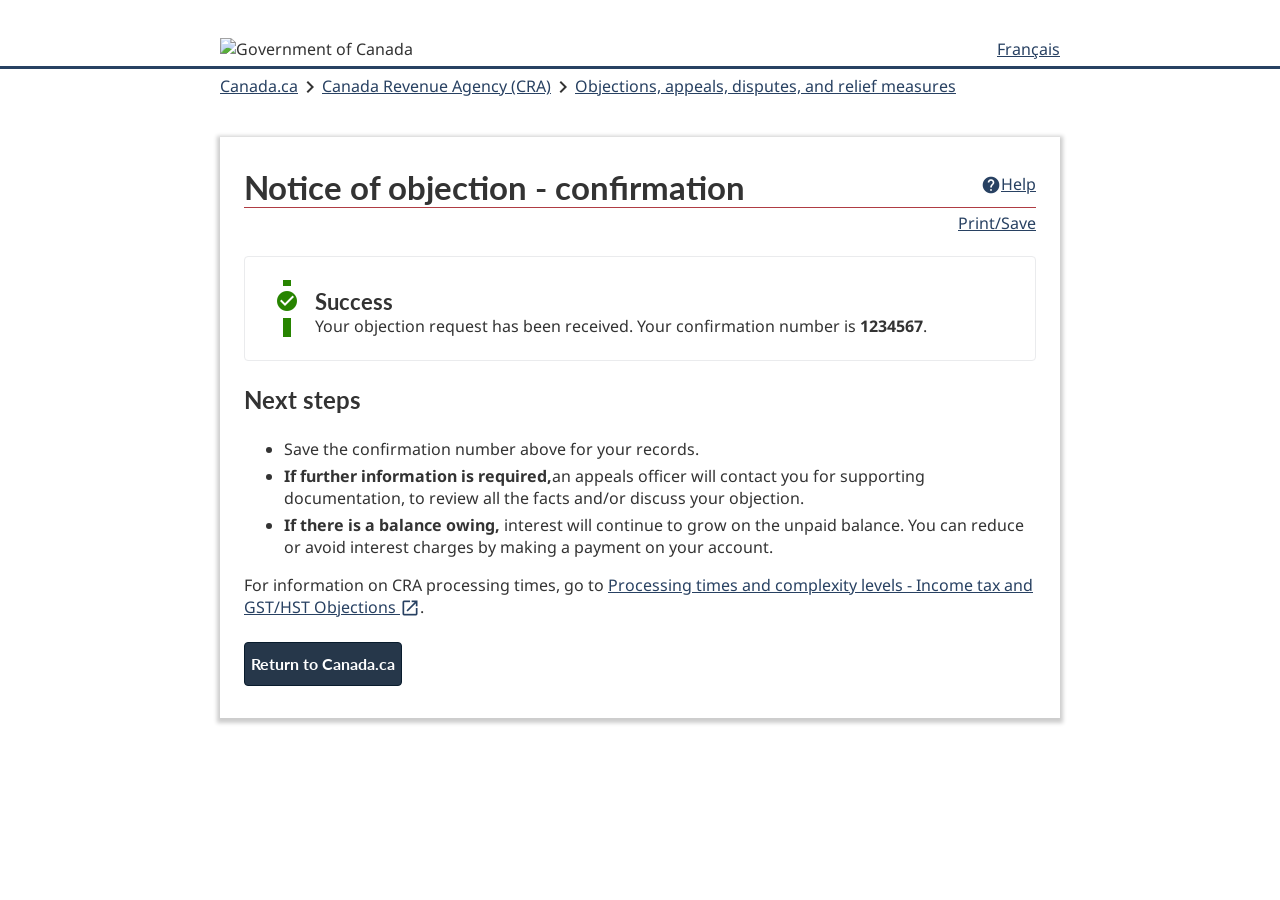
==== confirmation.html @ 28f6a8be "Init commit" ====
<!DOCTYPE html>
<html lang="en">
    <head>
        <meta charset="UTF-8">
        <meta name="viewport" content="width=device-width, initial-scale=1.0">
        <title>Notice of objections</title>
        <link rel="stylesheet" href="styles/base.css">
        <link href="https://fonts.googleapis.com/icon?family=Material+Icons" rel="stylesheet">
    </head>
    <body>
          <header class="header">
         <div class="top-ctn">
            <div class="top-content">
               <div class="brand">
                  <img src="https://www.canada.ca/etc/designs/canada/wet-boew/assets/sig-blk-en.svg" alt="Government of Canada">
               </div>
               <a href="#" class="language-switch">Français</a>
            </div>
         </div>
         <div class="bottom-ctn">
            <div class="bottom-content">
               <a href="#">Canada.ca</a>
               <span class="material-icons">chevron_right</span>
               <a href="#">Canada Revenue Agency (CRA)</a>
               <span class="material-icons">chevron_right</span>
               <a href="#">Objections, appeals, disputes, and relief measures</a>
            </div>
         </div>
      </header>
        <div class="confirmation-wrapper">
            <div class="h1-wrapper">
                <div class="top-line">
                    <h1>Notice of objection - confirmation</h1>
                    <a><span class="material-icons">help</span>Help</a>
                    
                </div>
                
                <div class="sub-line">
                    <span class="date-stamp"></span>
                    <a>Print/Save</a>
                </div>
            </div>
           
            <div class="alert">
                <div class="alert-success">
                    <div class="line"></div>
                    <div><span class="material-icons">
                        check_circle
                        </span>
                    </div>
                    <div class="line"></div>
                </div>
                <div class="alert-content">
                    <h4>Success</h4>
                Your objection request has been received. Your confirmation number is <strong>1234567</strong>.
               
                    
                </div>
            </div>
      
            <h3>Next steps</h3>
       
            <ul>
                <li>Save the confirmation number above for your records.
                </li>
                <li><strong>If further information is required,</strong>an appeals officer will contact you for supporting documentation, to review all the facts and/or discuss your objection.
                </li>
                <li><strong>If there is a balance owing,</strong> interest will continue to grow on the unpaid balance. You can reduce or avoid interest charges by making a payment on your account.
                </li>
                
            </ul>
                         <p>
                For information on CRA processing times, go to <a>Processing times and complexity levels - Income tax and GST/HST Objections <span class="material-icons">open_in_new</span></a>.
             </p>
            <button class="btn btn-primary next-button" type="button" onclick="returnToHome()">Return to Canada.ca</button>
        </div>
    </body>
<script>
    function returnToHome(){
        window.location.href="index.html";
        sessionStorage.clear();
    }
</script>
        

</html>
---- styles/base.css ----
@import url('https://fonts.googleapis.com/css2?family=Lato:ital,wght@0,400;0,700;1,400;1,700&family=Noto+Sans:ital,wght@0,400;0,500;0,600;0,700;1,400;1,500;1,600;1,700&display=swap');


body {
  margin:0;
  /* max-width: 840px; */
  font-size:16px !important;
}
body, p, select, input {
  font-family: 'Noto Sans', sans-serif;
  font-size:16px;
  color:#333;
    
}
span {
  padding:0 !important;
  margin:0;
}

.chooser-btn {
  width:200px;
  height:100px;
  font-size:24px;
}

.byb-list{
  margin-top:8px;
}

.byb-list > li{
  margin-left:0%;
}

.alert-content > ul > li{
  margin-left:0%;
}

ul {
  margin: 0;
}

li {
  margin-top:5px;
  margin-left: 0%;
  margin-bottom: 5px;
  list-style-position:outside;
  text-align: left;
}


.chooser-btn:hover {
  background-color:#dadada;
  box-shadow: 2px 2px #ccc;
}

.stepper,
.confirmation-wrapper {
padding:24px;
margin:0 auto !important;
max-width: 840px;
box-shadow:rgba(0,0,0,0.2) 0px 2px 4px 3px;
box-sizing:border-box;
}

.container {
  padding-left:12px;
  padding-top:6px;
}

h1, h2, h3, h4, h5, h6 {
  font-family:'Lato', sans-serif;
  font-weight:bold;
}

h1 {
  margin-top: 6px;
  font-size:33px;
  border-bottom:1px solid #AF3C43;
}
h2 {
  font-size:36px;
}
h3 {
  font-size:24px;
  /* padding-left:30px !important; */
}
h4 {
  font-size:22px;
}
h5 {
  font-size:20px;
  margin-bottom:8px;
  margin-top: 15px;
}
p {
  padding:0px;
  margin-left:0px;
}
a {
  color:#284162;
  text-decoration: underline;
  
}
a:hover{
  color:#0535d2;
  text-decoration: underline;
  cursor: pointer;
}

a > span {
  padding:0px !important;
  font-size: 20px !important;
  margin: 0;
  vertical-align: bottom;
}
header {
  padding:32px 0;
  box-sizing: content-box;
  width:100%;
  margin:0!important;
  left:0 !important;
 
  

}
.h1-wrapper {
  margin-bottom:22px;
  display: flex;
  flex-flow: row wrap;
  align-content: space-between;
  justify-content: space-between;
}
.h1-wrapper h1 {
  margin-bottom: 0;
  border-bottom:0;
  
}
.top-line {
  width:100%;
  display:flex; 
  justify-content:space-between;
  align-items: center;
  border-bottom:1px solid #AF3C43;
}
.top-line a {
  font-size:16px;
  align-self: center;

}
.sub-line {
  padding-top:4px;
  width:100%;
  display:flex;
  justify-content: space-between;
}
.date-stamp {
  margin-top:0;
  color:#888;
  font-style:italic;
}


.top-ctn {
   border-bottom:3px solid #284162;
  
  
}
.top-content {
  justify-content: space-between!important;
}
.top-content, .bottom-content {
  display: flex;
  flex-flow: row nowrap;
  align-items: flex-start;
  margin-left:auto;
  margin-right:auto;
  justify-content: left;
  max-width:840px;
  padding:6px;
}

header div img {
  width:100%;
}

.step-number {
  display:inline-block;
  height:22px;
  width:22px;
  border-radius: 100%;
  text-align: center;
  font-size:14px;
  vertical-align: middle;
  margin:2px;
  background-color:#6F6F6F;
  font-weight:bold;
  color:#fff;
  line-height: 1.6;
}


.active > div > .step-number {
  background-color:#26374A;

}

.step-header h2 {
  font-size:18px;
    display:inline-block;
    padding:0;
    margin: 0;
    padding-left:12px;
    color:#6F6F6F;

}

.active > .step-header > h2 {
  color:#333;
}


.step-content {
  border-left:1px solid #BDBDBD;
  margin:4px 12px;
  max-height: 12px;
  overflow: hidden;
  padding:0 20px;

 
}

/* .step-content div {
  visibility: hidden;
}
.step.active > .step-content div{
  visibility: visible; 
} */

.step:not(.active) > .step-content div{
  visibility: hidden; 
}
.step:last-of-type>.step-content{
  border-left:none;
}
.step.active:last-of-type>.step-content{
  border-left:1px solid #BDBDBD;
}


.step.active > .step-content  
{
  max-height: none !important; /* This will be dynamically adjusted via JavaScript, not statically set in CSS */
  transition: max-height 0.3s ease-in; /* Ensure smooth opening */
}

.inline-flex {
  display:inline-flex;
}
.uppercase {
  text-transform:uppercase;
}

button {
  display: inline-flex;
  font-family: 'Lato', sans-serif;
  font-size:16px;
  border-radius: 4px;
  border-style: solid;
  border-width:1px;
  cursor: pointer;
  font-weight:bold;
  line-height:40px;
  min-width:80px;
  margin:8px 0;
  align-items:center;
  justify-content: center;

}

button span {
  padding:4px;
}

/* .close-btn 
{
  border-radius:100%;
} */

.btn-primary {
  background-color:#26374A;
  border-color:#091c2d;
  color:#fff;
}

.btn-primary:hover{
  background-color:rgb(43, 67, 128);

}
.btn-secondary {
  background-color:#fff;
  border-color:#808080;
  color:#091c2d;
}

.btn-secondary:hover{
  background-color:rgb(234, 235, 237);
}
.btn-tertiary {
  background-color:transparent ;
  border:none;
  color:#091c2d;
}


.btn-tertiary:hover {
  color:rgb(5,3,210);
  background-color:#f4f4f5;
}
.btn-tertiary-brdr {
  background-color:transparent ;
  border:1px solid #8d8d8d;
  color:#091c2d;
}


.close {
  border:1px solid #989DA6 !important;
}

.accordion {
  font-family: 'Noto Sans', sans-serif;
  font-weight:400;
  font-size:17.5px;
  color: rgb(43,67,128);
  cursor: pointer;
  padding: 8px 8px 8px 40px; /* Add padding on the left side for arrow spacing */
  width: 100%;
  text-align: left;
  position: relative;
  border-radius: 4px;
  border:1px solid #DDDDDD;
  background-color:#FDFDFD;
  margin:4px 0;
  align-items:flex-start;
  justify-content: flex-start;
}

.accordion::before {
  font-family: 'Material Icons';
  content: "\e5cc";
  font-size: 24px;
  color: #295376;
  position: absolute;
  top: 50%;
  left: 10px;
  transform: translateY(-50%);
  transition: transform 0.3s ease;
}

.accordion.active::before {
  transform: translateY(-50%) rotate(90deg);
}

.accordion-content {
  max-height: 0;
  overflow: hidden;
}

.accordion.active + .accordion-content {
  padding:8px 16px;
  max-height:1000px;
  transition: max-height 0.4s ease;
  margin-top:-8px;
  border-radius: 4px;
  border:1px solid #DDDDDD;
}

.accordion-content span {
padding:8px;
}

.sar-table{
  border-collapse:separate;
  border: 1px solid black;
  border-radius: 5px;
  
}

.sar-table th{
  text-align: left;
  vertical-align:center;
  padding:6px;
  font-size:16px;
  border-right: 1px solid #000000;
}

 .sar-table td{
  border-top: 1px solid #000000;
  border-right: 1px solid #000000;
  color:#000000;
  padding: 10px;
  width: 350px
}

.sar-table td:nth-child(2){
  text-align: left;
}

.sar-table td:nth-child(3){
  text-align: left;
  border-right: none;
}

.sar-table th:nth-child(3){
  border-right: none;
}

.sar-table td ul {
  padding-left:20px;
}


.apply-table{
  border-collapse:separate;
  border-radius: 10px;
}

.apply-table th{
  text-align: left;
  vertical-align:top;
  padding:6px;
  font-size:16px;
  width: 100px;
  padding-top:40px;
}

 .apply-table td{
  color:#000000;
  padding-bottom: 10px;
  padding-left: 5px;
  vertical-align: top;
  width: 700px;
  padding-top:40px;
}

.apply-table td:nth-child(2){
  text-align: left;
}

.apply-table td:nth-child(3){
  text-align: left;
  border-right: none;
}

.apply-table th:nth-child(3){
  border-right: none;
}



.apply-table ul {
 padding-left:5px;}


.hidden {
  display:none;
  opacity: 0;
  padding:0 !important;
  max-height: 0;
  overflow:hidden !important;
  visibility: hidden !important;
  transition: opacity 0.3s ease, max-height 0.3s ease;
}

/* Lightbox */

.lightbox-container.open {
  visibility: visible;
}

.lightbox-container {
  background-color:rgb(0,0,0,0.6);
  width:100%;
  height:100%;
  position: fixed;
  top:0;
  left:0;
  z-index:98;
  display:flex;
  justify-content: center;
  align-items: center;
  visibility: hidden;
  box-sizing: border-box;

}

.lightbox {
  width: 60%;
  height:auto;
  max-height:100%;
  overflow-y:auto;
  overflow-x:hidden;
  border-radius:4px;
  background-color:#fff;
  z-index:99;
  opacity:1 !important;
  box-sizing: border-box;
}

.lightbox .header {
  border-bottom: none; /*1px solid #989DA6;*/
  display:flex;
  justify-content:space-between;
  align-items: center;
  padding:8px 16px;
}

.lightbox .header div:first-of-type {
  display: flex;
  align-items: center;

}
.lightbox h3 {
  font-size:22px;
}
.lightbox .header span {
  padding-right:8px !important; 
  font-size:20px;
}

.lightbox .header span {
  color:#26374A;
  font-weight: bold;
  font-size: 2em;
}

.lightbox-content {
  padding-left:36px;
  padding-right:36px;
  width:100%;
  box-sizing: border-box;
}

.lightbox .buttons {
  border-top:1px none; /*solid #989DA6;*/
  padding:16px;
  /* padding-left:34px !important; */
}

.file-upload .lightbox{
  width:40% !important;
}

.required {
  font-weight:700;
}
.ast {
  color:red;
  margin:0;
  padding:0;
}

.label-ast {
  color:red;
  margin-left:0;
  padding:0 !important;
}

.required-label, .optional-label {
  padding-top:12px;
  /* display:flex; */
  text-indent: -17px; 
  padding-left: 16px; 

}
.optional-label {
  padding-left:32px;
}
.optional-label .sub-label {
  margin-left: -16px; 
}

.required-label span {
  font-size:16pt;
  align-self: center;
  display:inline;
}
.sub-label {
  font-weight:normal;
  font-size:16px !important;
}
.optional {
  font-weight:normal;
  color:#6f6f6f;
}
.ml-16px {
  margin-left:16px;
}
.fileName {
  font-style:italic;
  color:#BDBDBD !important;
}

input {
  padding:8px;
  /* margin:0 16px; */
}
input:disabled,
.disabled {
  background-color:#BDBDBD;
  color:#888;
}
label, fieldset, legend {
  display: block;
  padding:0;
  margin:0;
  
}

legend a {
  padding-left:16px;
  vertical-align:middle;
  display:inline-flex;
  text-decoration: none;
}

legend a:hover {
  text-decoration:none;
}
/* label:not([required]){
 
} */
fieldset {
  font-weight:normal;
  border:0;
}

label, legend {
  font-weight:bold;
  margin:auto 0;
  padding:8px 0;
}
label span, legend span {
  padding:0;
  margin:0;
  width:8px;
}

.full-width {
  width:100%;
}
.half-width {
  width:50% !important;
}
.quarter-width {
  width:100px !important;
}
.tiny-width {
  max-width:250px;
  width:10%;
}

.field-row {
  display:flex;
  flex-flow: row nowrap;

}

.field-row div {
  width:100%;
  padding-right:12px;
}
.inline-flex{
  display: inline-flex;
      align-items: flex-end;
}
.inline-btn {
  margin-top:8px;
  
}



.input-wrapper,
input[type="text"],
select,
input[type="tel"],
input[type="email"],
input[type="number"],
textarea {
  border: 1px solid #808080;
  border-radius: 4px;
  vertical-align: middle;
}

input[type="checkbox"],
input[type="radio"] {
  width:16px;
  height:16px;
  margin:16px;
  vertical-align: middle !important;
}


select {
  padding:8px;
}
input[type="text"],
textarea,
select {
  width:100%;
    margin-left:16px;
  box-sizing: border-box !important;
}

.x2-height-input {
  height:82px;
}
textarea {
  font-family: 'Noto Sans', sans-serif;
  font-size:18px;
  color:#333;
  min-height:60px;
  resize:none;
  height:170px;

  /* box-sizing:border-box; */
}

.address-field {
  height:100px!important;
}

.group{
  display: flex;
  flex-flow: row nowrap;
  justify-content:flex-start;
}

.label-group{
  margin-top:4px;
}

.group label{
  font-weight:normal;
  
}


.checkbox-group input,
.subcheckbox-group input {
  flex:none;
}

.subcheck-label {
  font-size:14px;
}


.subfield-wrapper {
  margin-left:0px;
  display: flex;
  flex-direction: column !important;
  width:calc(100%-48px);
}

.sub-field {
  display: flex;
  flex-direction: column !important;
  margin-left:48px;
}

.sub-field label {
  font-weight:bold;
}

.year-field {
  width:80px !important;
}
.period-field {
  width:300px !important;
}
.multifield-wrapper {
  display:flex;
  align-items:stretch;
  position: relative;
  overflow: visible; /* important */
}


.input-wrapper {
  display: inline-flex;
  align-items: stretch;
  border: 1px solid #616161;
  border-radius: 4px;
  overflow:hidden;
  
}

.input-wrapper  input {
  border: 0;
  outline: 0;
  padding: 0.6rem 0.7rem;
  margin: 0;
}

/* Width control */
.input-wrapper .BN9 {
  width: 14ch;
}

.input-wrapper .BN4 {
  width: 8ch;
}

.input-wrapper .static {
  display: flex;
  align-items: center;
  justify-content: center;
  padding: 6px !important;
  border-left: 1px solid #616161;
  border-right: 1px solid #616161;
  font-weight: 600;
  color: #444;
 
}
.vertical-stack {
  display: flex;
  flex-direction:column;
  gap:8px;
}



.input-wrapper .prefix {
  border-right:1px solid #333;
  color:#989DA6;
  padding:0px 8px;
  box-sizing: content-box !important;
  align-items: center;
  display: flex;
  max-width:20px;
}

.input-wrapper .suffix {
  border-left:1px solid #616161;
  /* border-right:1px solid #616161; */
  color:#989DA6;
  padding:0px 8px;
  cursor: pointer;
  box-sizing: content-box !important;
  align-items: stretch;
  display: flex;
  max-width:20px;
}

.prefix span, .suffix span 
{
  font-size:24px;
  margin:0px !important;
  vertical-align: middle !important;
  align-self:center;
}

.input-wrapper input {
  margin:0;
  border:0;
  box-sizing: border-box !important;
}
.search-wrapper {
  position: relative;
}

.search-dropdown {
  background-color:#fff;
  margin-left:16px;
  position:absolute;
  float:left;
  box-sizing: border-box;
  width:100%;
  max-width:715px;
  border-radius:6px;
  border:1px solid #000;
  padding:8px;
  overflow: scroll;
  max-height:300px;
}
.search-dropdown option{
  margin:4px;
  cursor:pointer;
  
}

.step-content.modal-open {
  overflow: visible !important;
  max-height: none !important;
}

.datepicker-modal {
    background: #fff;
    border: 1px solid #ccc;
    position: absolute;
    padding: 16px;
    box-shadow: 0px 2px 6px rgba(0,0,0,0.2);
    top: 100%;
    left: 0;
    z-index: 100;
    width: max-content;
    min-width: 240px;
}
.datepicker-grid {
  min-width: 240px;
  font-family: 'Noto Sans';
}

.datepicker-header {
  display: flex;
  justify-content: space-between;
  align-items: center;
  font-weight: bold;
  padding-bottom: 8px;
}

.datepicker-header-left {
  display:flex;
  align-items:center;
  gap: 6px;
}

.datepicker-title-btn {
   font-family: inherit;
  font-size: 16px;
  background: none;
  border: none;
  font-weight: bold;
  cursor: pointer;
  display: flex;
  align-items: center;
  gap: 4px;
}

.datepicker-title-btn .arrow {
  font-size: 12px;
  padding-left: 2px;
}

.datepicker-header-right {
  display: flex;
  gap: 12px;
}

.datepicker-nav {
  cursor: pointer;
  font-size: 18px;
  padding: 2px 8px;
}

.year-grid {
  display: grid;
  grid-template-columns: repeat(4, 1fr);
  gap: 8px;
}

.datepicker-cell {
  text-align: center;
  padding: 6px;
  cursor: pointer;
  background: #f4f4f4;
  border-radius: 4px;
}

.datepicker-cell:hover {
  background: #ccc;
}

.datepicker-cell.disabled {
    opacity: 0.4;
    pointer-events: none;
    cursor: default;
}

.datepicker-cell.clickable {
    cursor: pointer;
}

.day-grid {
  display: grid;
  grid-template-columns: repeat(7, 1fr);
  gap: 4px;
  margin-top: 8px;
}

.day-cell {
  text-align: center;
  padding: 6px;
  cursor: pointer;
  background: #f4f4f4;
  border-radius: 4px;
}

.day-cell:hover {
  background: #ccc;
}

.day-name {
  font-weight: bold;
  text-align: center;
  font-size: 12px;
}

.day-row {
  display: grid;
  grid-template-columns: repeat(7, 1fr);
  gap: 4px;
}

.month-grid {
  display: grid;
  grid-template-columns: repeat(4, 1fr);
  gap: 8px;
  padding: 12px;
}

.subfield-wrapper input[type="text"] {
  width:100%;
  box-sizing: border-box;

}

.char-counter {
  text-align: right;
}


.panel h4 {
  margin:16px 0px;
}

.panel h5 {
  font-size: 18px;
  margin:4px 0px;
}


.panel {
  background-color:#ffffff;
  border:1px solid #EAEBED;
  border-radius: 4px;
  padding:16px;
  flex-direction:column;
  margin:8px 0;
}

.panel-header {
  display: flex;
  justify-content: space-between;
  align-items: center;
}

.panel h4 {
  margin:16px 0px;
}

.panel .heading-row {
  display: flex;
  justify-content: space-between;
  align-items: flex-start;
 
}
.panel-data,
.table-data {
  display: flex;
  flex-direction: column;
  justify-content: space-between;
 
}
.panel-data tr {
  display: flex;
  justify-content:space-between;
  align-items: flex-start;
  border-bottom:0.05em solid #808080; 
  padding:12px 0;
  text-align:left;
}
.panel-data tr:last-child {
  border-bottom:none;
}

.panel-data td {
  padding:6px 0;
  width:40%
}

.panel-data .label {
  font-weight:700;
  width:55%;
}
.panel-data .value {
 text-align:left;
}

.panel-data .valueWI {
  width:25%;
}

.panel-data .valueWC {
  width:40%;
}

.panel-data .valueFix {
  width:35%;
}




.special-ul {
  width:100%;
  text-align: left;
  margin-left: 5%;
}


.table,
.review-table {
  min-width:100%;
}

.table th, 
.table td
{
  text-align: left;
  padding:12px 12px;
 
}

.table button {
 line-height:0px;
}

.table button span {
  padding:0 8px;
}


.table th {
  background-color:#26374A;
  border:1px solid#26374A;
  color:#fff;
  vertical-align:top;

}

.table th:first-child {
  border-radius:4px 0 0 0;
  border:1px solid#26374A;
}
.table th:last-child {
  border-radius:0 4px 0 0;
  border:1px solid#26374A;
}

.table-min th,
.table-min th:first-child,
.table-min th:last-child {
  background-color: #fff!important;
  color:#000;  
  border:0!important;
  border-bottom:1px solid #888 !important;
}

.table-min tr:nth-child(even) {
  background-color:#ddd;
}

.table td{
  border-bottom: 1px solid #989DA6;
  vertical-align:middle;

}

.table td:first-child{
  border-left:1px solid #989DA6;
}
.table td:last-child{
  border-right:1px solid #989DA6;
}

.table-min td {
  border-right:0!important;
  border-left:0!important;
}

.table tr:last-child > td:first-child {
  border-radius:0 0 0 4px;
}

.table tr:last-child > td:last-child {
  border-radius:0 0 4px 0;
  width:20%;
}

.table-resp {
  display:flex;
  flex-flow: column wrap;
}
.table-resp .label,
.table-resp .value {
  width:100%;
}

.table th:last-child,
.table td:last-child {
    width: 1%;
    white-space: wrap;
    text-align: left;
}


.char-counter {
    font-size: 0.875rem;
    color: #666;
    margin-top: 4px;
    margin-left:16px;
    text-align: right;
    width:100%;
}

.review-table th,
.review-table td{
  text-align: left;
  padding:6px 0;
 
}



.alert {
  display: flex;
  align-items: center;
  align-items: stretch;
  padding:23px 30px;
  background-color:#ffffff;
  border:1px solid #EAEBED;
  border-radius: 4px;
}
.alert h4 {
  margin-bottom:0;
  margin-top:8px;
}
.alert h5 {
  margin-top:0;
  margin-bottom:0;
  font-size:16px;
 }

 .alert .line:first-of-type {
  max-height:10%;
 }

 .alert-help,
 .alert-info,
 .alert-warning,
 .alert-success,
 .alert-error {
  display: flex;
  flex-direction: column;
  justify-content: space-evenly;
  align-items: center;

 }
 .alert-content {
  flex: 1; 
  padding-left: 16px; 
  align-self:center;
 }

 .alert-warning span {
  color:#EB6D00;
  line-height: 1.25 !important;

 }

 .alert-warning .line {
  background-color:#EB6D00;
  width:8px;
  flex:1;
  display: flex;
 }

 .shortline {
  flex:0.125 !important;
 }


 .alert-success span {
  color:#278400;
  line-height: 1.25 !important;

 }

 .alert-success .line {
  background-color:#278400;
  width:8px;
  flex:1;
  display: flex;
  
 }

 .alert-error span {
  color:#ce3434;
  line-height: 1.25 !important;

 }

 .alert-error .line {
  background-color:#ce3434;
  width:8px;
  flex:1;
  display: flex;
  

 }

 .alert-info span {
  color:#269ABC;
  line-height: 1.25 !important;
  max-width:24px;
 }

 .alert-info .line {
  background-color:#269ABC;
  width:8px;
  flex:1;
  display: flex;
 }

 .help {
  color:#26374A;
  font-size: 18px !important;
  cursor: pointer;
 }

 .help2 {
  color:#26374A !important;
  font-size: 24px !important;
 }


 .reviewIcon:hover{
  cursor: pointer;
 }
W

.alert h4 {
  margin:0px;
}

.responses-table {
  width:100%;
}
.responses-table tr{
  text-align:left !important;
  width:100%;

}

.responses-table th{
  max-width:200px;
  margin-right:5px;
}

.browse-window {
  position:absolute;
  top:35%;
  left:35%;
  width:400px;
  background: white;
  border: 1px solid #ccc;
  border-radius: 6px;
  box-shadow: 2px 2px 10px rgba(0,0,0,0.5);
  overflow: hidden;
}

.browse-window-header {
  background: #303030;
  color: white;
  padding: 10px;
  font-size: 16px;
  font-weight: bold;
}

.file-list {
  list-style: none;
  padding: 0;
  margin: 0;
}
.file-item {
  display: flex;
  align-items: center;
  padding: 10px;
  border-bottom: 1px solid #ddd;
  cursor: pointer;
}
.file-item:hover {
  background: #f5f5f5;
}
.file-icon {
  margin-right: 10px;
  color: #555;
}
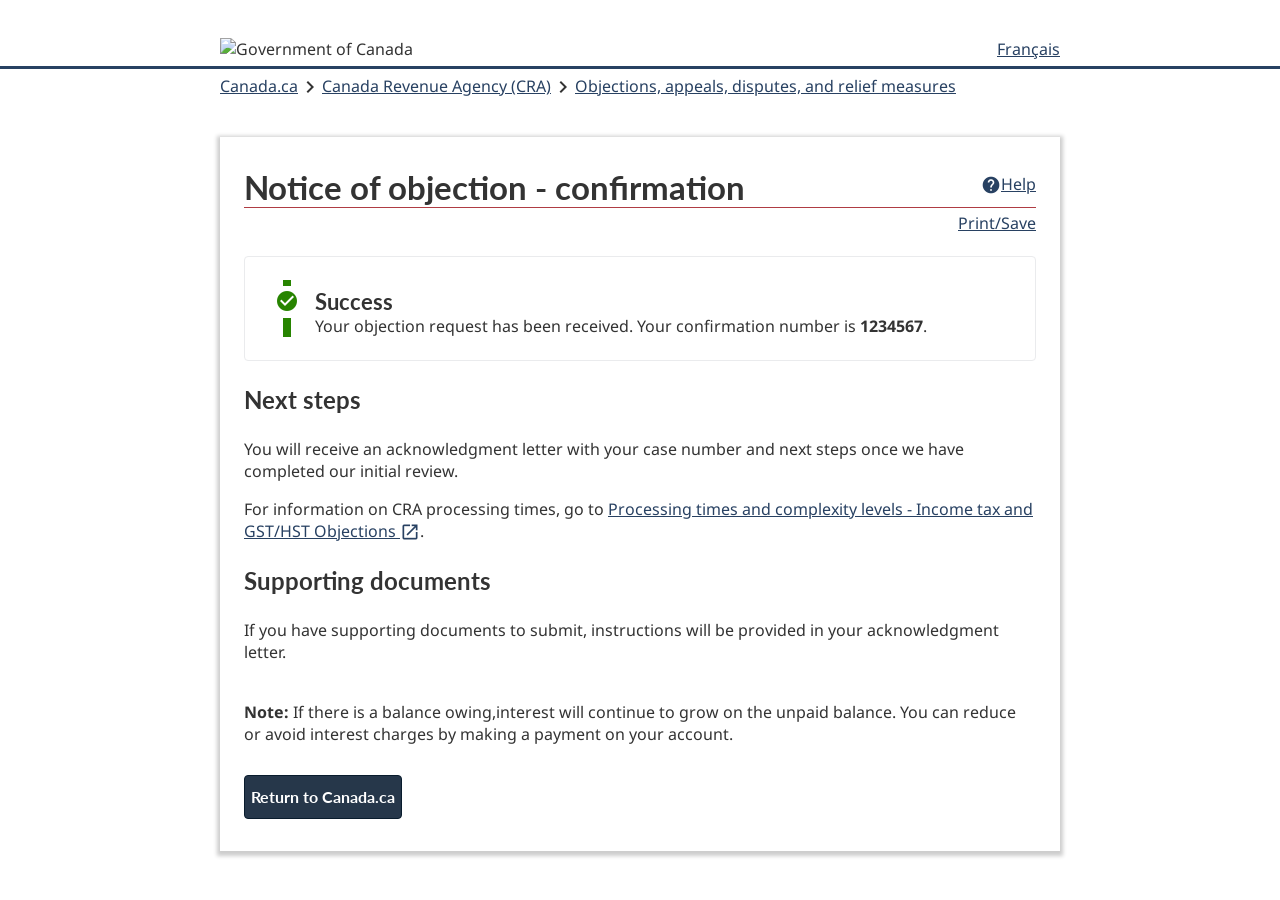
==== commit 219d9bab: "Updates" ====
--- a/confirmation.html
+++ b/confirmation.html
@@ -59,19 +59,14 @@
             </div>
       
             <h3>Next steps</h3>
-       
-            <ul>
-                <li>Save the confirmation number above for your records.
-                </li>
-                <li><strong>If further information is required,</strong>an appeals officer will contact you for supporting documentation, to review all the facts and/or discuss your objection.
-                </li>
-                <li><strong>If there is a balance owing,</strong> interest will continue to grow on the unpaid balance. You can reduce or avoid interest charges by making a payment on your account.
-                </li>
-                
-            </ul>
-                         <p>
-                For information on CRA processing times, go to <a>Processing times and complexity levels - Income tax and GST/HST Objections <span class="material-icons">open_in_new</span></a>.
-             </p>
+            <p>You will receive an acknowledgment letter with your case number and next steps once we have completed our initial review.</p>
+            <p>For information on CRA processing times, go to <a>Processing times and complexity levels - Income tax and GST/HST Objections <span class="material-icons">open_in_new</span></a>.
+            </p>
+            <h3>Supporting documents</h3>
+            <p>If you have supporting documents to submit, instructions will be provided in your acknowledgment letter.</p>
+            <br>
+            <strong>Note:</strong> If there is a balance owing,interest will continue to grow on the unpaid balance. You can reduce or avoid interest charges by making a payment on your account.
+              <br><br> 
             <button class="btn btn-primary next-button" type="button" onclick="returnToHome()">Return to Canada.ca</button>
         </div>
     </body>
--- a/styles/base.css
+++ b/styles/base.css
@@ -567,6 +567,7 @@
 }
 
 .required-label, .optional-label {
+   font-weight:bold!important;
   padding-top:12px;
   /* display:flex; */
   text-indent: -17px; 
@@ -610,10 +611,13 @@
   background-color:#BDBDBD;
   color:#888;
 }
+
+
 label, fieldset, legend {
   display: block;
   padding:0;
   margin:0;
+ 
   
 }
 
@@ -735,6 +739,13 @@
   display: flex;
   flex-flow: row nowrap;
   justify-content:flex-start;
+}
+
+.sub-group {
+  margin-left:48px;
+}
+.sub-group .required-label {
+  padding-top:0 !important;
 }
 
 .label-group{
